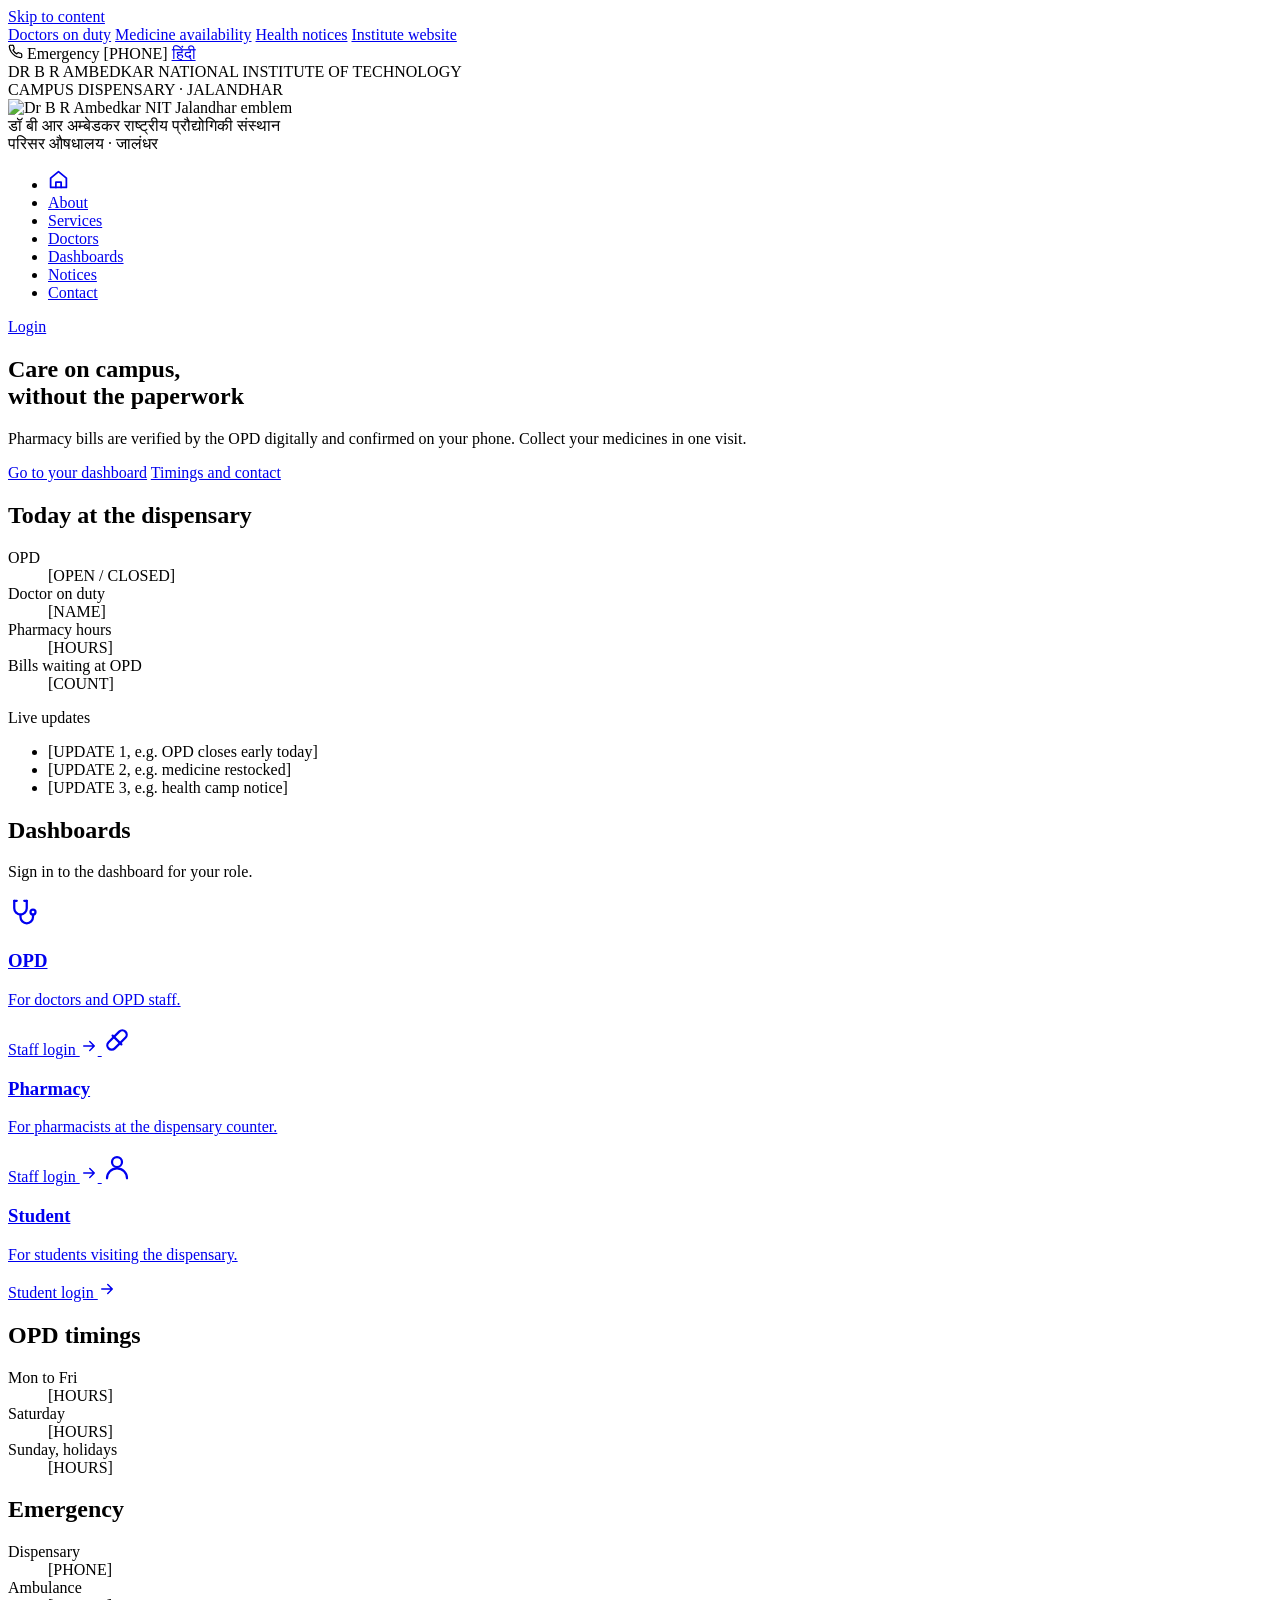
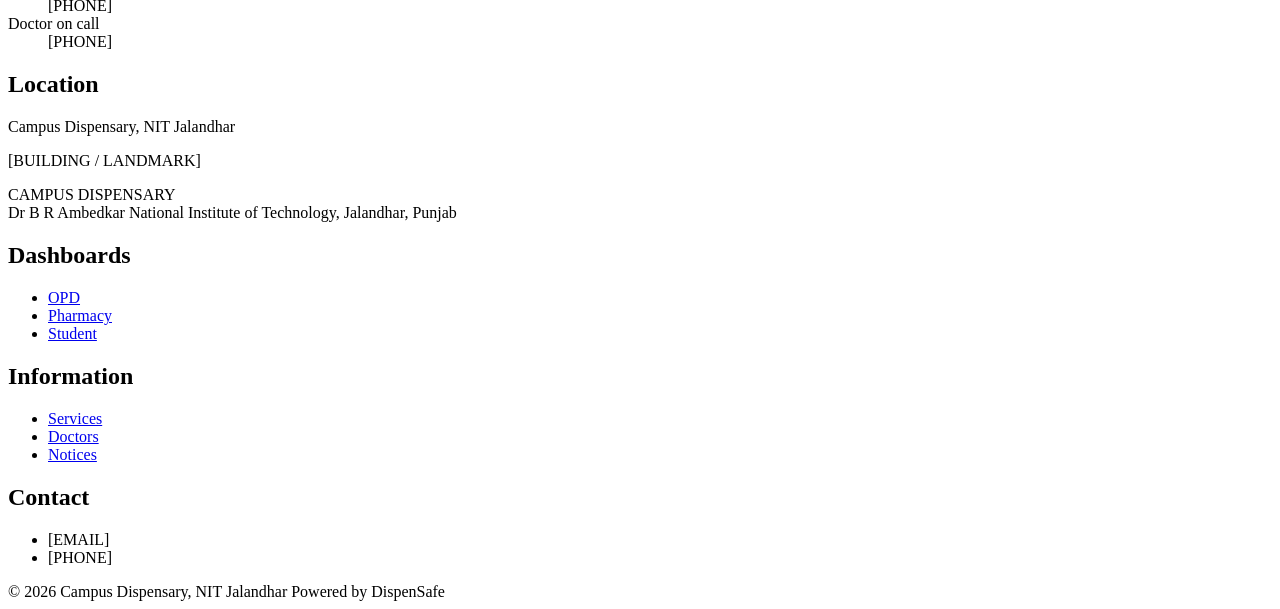
==== dashboards/home/index.html @ f7f8f3fd "Home page, database and API, print agent, staff login" ====
<!doctype html>
<html lang="en">
<head>
  <meta charset="utf-8">
  <meta name="viewport" content="width=device-width, initial-scale=1">
  <title>Campus Dispensary | NIT Jalandhar</title>
  <meta name="description" content="Campus Dispensary, Dr B R Ambedkar NIT Jalandhar. OPD, pharmacy and student dashboards for digital bill verification.">
  <link rel="icon" href="/static/shared/img/nitj-logo.png">

  <!-- Fonts. If the dispensary network has no internet, the fallback fonts in style.css are used. -->
  <link rel="preconnect" href="https://fonts.googleapis.com">
  <link rel="preconnect" href="https://fonts.gstatic.com" crossorigin>
  <link href="https://fonts.googleapis.com/css2?family=Barlow+Semi+Condensed:wght@500;600;700&family=Inter:wght@400;500;600&family=Noto+Sans+Devanagari:wght@600;700&display=swap" rel="stylesheet">

  <link rel="stylesheet" href="/static/shared/style.css">
  <link rel="stylesheet" href="/static/home/home.css">
</head>
<body>
  <a class="skip-link" href="#main">Skip to content</a>

  <!-- Top bar -->
  <div class="topbar">
    <div class="wrap">
      <nav aria-label="Quick links">
        <a href="#">Doctors on duty</a>
        <a href="#">Medicine availability</a>
        <a href="#">Health notices</a>
        <a href="https://www.nitj.ac.in" target="_blank" rel="noopener">Institute website</a>
      </nav>
      <div class="topbar-right">
        <span class="emergency">
          <svg width="15" height="15" viewBox="0 0 24 24" fill="none" stroke="currentColor" stroke-width="2" stroke-linecap="round" stroke-linejoin="round" aria-hidden="true"><path d="M22 16.9v3a2 2 0 0 1-2.2 2 19.8 19.8 0 0 1-8.6-3.1 19.5 19.5 0 0 1-6-6A19.8 19.8 0 0 1 2.1 4.2 2 2 0 0 1 4.1 2h3a2 2 0 0 1 2 1.7c.1.9.4 1.8.7 2.7a2 2 0 0 1-.5 2.1L8 9.8a16 16 0 0 0 6 6l1.3-1.3a2 2 0 0 1 2.1-.4c.9.3 1.8.6 2.7.7a2 2 0 0 1 1.7 2z"/></svg>
          Emergency <span data-field="emergency_phone">[PHONE]</span>
        </span>
        <a href="#" lang="hi">हिंदी</a>
      </div>
    </div>
  </div>

  <!-- Institute header -->
  <header class="site-header">
    <div class="wrap">
      <div class="name">
        <div class="name-en">DR B R AMBEDKAR NATIONAL INSTITUTE OF TECHNOLOGY</div>
        <div class="sub">CAMPUS DISPENSARY · JALANDHAR</div>
      </div>
      <img class="emblem" src="/static/shared/img/nitj-logo.png" alt="Dr B R Ambedkar NIT Jalandhar emblem" width="370" height="391">
      <div class="name" lang="hi">
        <div class="name-hi">डॉ बी आर अम्बेडकर राष्ट्रीय प्रौद्योगिकी संस्थान</div>
        <div class="sub-hi">परिसर औषधालय · जालंधर</div>
      </div>
    </div>
  </header>

  <!-- Main navigation -->
  <nav class="main-nav" aria-label="Main">
    <div class="wrap">
      <ul>
        <li><a href="/" aria-label="Home" aria-current="page">
          <svg width="21" height="21" viewBox="0 0 24 24" fill="none" stroke="currentColor" stroke-width="2" stroke-linecap="round" stroke-linejoin="round" aria-hidden="true"><path d="M3 10.5 12 3l9 7.5V21H3z"/><path d="M9 21v-6h6v6"/></svg>
        </a></li>
        <li><a href="#">About</a></li>
        <li><a href="#">Services</a></li>
        <li><a href="#">Doctors</a></li>
        <li><a href="#dashboards">Dashboards</a></li>
        <li><a href="#">Notices</a></li>
        <li><a href="#contact">Contact</a></li>
      </ul>
      <a class="btn btn-light btn-login" href="#dashboards">Login</a>
    </div>
  </nav>

  <main id="main">
    <!-- Hero -->
    <section class="hero">
      <div class="wrap">
        <div class="hero-text">
          <h1>Care on campus,<br>without the paperwork</h1>
          <p>Pharmacy bills are verified by the OPD digitally and confirmed on your phone. Collect your medicines in one visit.</p>
          <div class="hero-actions">
            <a class="btn btn-light" href="#dashboards">Go to your dashboard</a>
            <a class="btn btn-outline-light" href="#contact">Timings and contact</a>
          </div>
        </div>

        <aside class="today" aria-labelledby="today-title">
          <div class="today-head">
            <h2 class="h-card" id="today-title">Today at the dispensary</h2>
            <time id="today-date"></time>
          </div>
          <dl>
            <div class="row"><dt>OPD</dt><dd data-field="opd_status">[OPEN / CLOSED]</dd></div>
            <div class="row"><dt>Doctor on duty</dt><dd data-field="doctor_on_duty">[NAME]</dd></div>
            <div class="row"><dt>Pharmacy hours</dt><dd data-field="pharmacy_hours">[HOURS]</dd></div>
            <div class="row"><dt>Bills waiting at OPD</dt><dd data-field="bills_waiting">[COUNT]</dd></div>
          </dl>
        </aside>
      </div>
    </section>

    <!-- Live updates -->
    <div class="updates-wrap">
      <section class="updates" aria-label="Live updates">
        <div class="updates-label"><span class="live-dot" aria-hidden="true"></span>Live updates</div>
        <div class="updates-track">
          <ul class="updates-list" id="updates-list" aria-live="polite">
            <li>[UPDATE 1, e.g. OPD closes early today]</li>
            <li>[UPDATE 2, e.g. medicine restocked]</li>
            <li>[UPDATE 3, e.g. health camp notice]</li>
          </ul>
        </div>
      </section>
    </div>

    <!-- Dashboards -->
    <section class="dashboards wrap" id="dashboards" aria-labelledby="dash-title">
      <div class="section-head">
        <h2 class="h-section" id="dash-title">Dashboards</h2>
        <p>Sign in to the dashboard for your role.</p>
      </div>
      <div class="dash-grid">
        <a class="dash-card" href="/opd">
          <span class="dash-icon"><svg width="30" height="30" viewBox="0 0 24 24" fill="none" stroke="currentColor" stroke-width="1.8" stroke-linecap="round" stroke-linejoin="round" aria-hidden="true"><path d="M5 3v6a5 5 0 0 0 10 0V3"/><path d="M5 3h2M13 3h2"/><path d="M10 14v2a5 5 0 0 0 10 0v-2"/><circle cx="20" cy="12" r="2"/></svg></span>
          <h3>OPD</h3>
          <p>For doctors and OPD staff.</p>
          <span class="dash-cta">Staff login <svg width="18" height="18" viewBox="0 0 24 24" fill="none" stroke="currentColor" stroke-width="2" stroke-linecap="round" stroke-linejoin="round" aria-hidden="true"><path d="M5 12h14M13 6l6 6-6 6"/></svg></span>
        </a>
        <a class="dash-card" href="/pharmacy">
          <span class="dash-icon"><svg width="30" height="30" viewBox="0 0 24 24" fill="none" stroke="currentColor" stroke-width="1.8" stroke-linecap="round" stroke-linejoin="round" aria-hidden="true"><rect x="2.5" y="8.5" width="19" height="7" rx="3.5" transform="rotate(-45 12 12)"/><path d="m8.5 8.5 7 7"/></svg></span>
          <h3>Pharmacy</h3>
          <p>For pharmacists at the dispensary counter.</p>
          <span class="dash-cta">Staff login <svg width="18" height="18" viewBox="0 0 24 24" fill="none" stroke="currentColor" stroke-width="2" stroke-linecap="round" stroke-linejoin="round" aria-hidden="true"><path d="M5 12h14M13 6l6 6-6 6"/></svg></span>
        </a>
        <a class="dash-card student" href="/student">
          <span class="dash-icon"><svg width="30" height="30" viewBox="0 0 24 24" fill="none" stroke="currentColor" stroke-width="1.8" stroke-linecap="round" stroke-linejoin="round" aria-hidden="true"><circle cx="12" cy="8" r="4"/><path d="M4 21a8 8 0 0 1 16 0"/></svg></span>
          <h3>Student</h3>
          <p>For students visiting the dispensary.</p>
          <span class="dash-cta">Student login <svg width="18" height="18" viewBox="0 0 24 24" fill="none" stroke="currentColor" stroke-width="2" stroke-linecap="round" stroke-linejoin="round" aria-hidden="true"><path d="M5 12h14M13 6l6 6-6 6"/></svg></span>
        </a>
      </div>
    </section>

    <!-- Contact -->
    <section class="contact wrap" id="contact" aria-label="Timings and contact">
      <div class="info-grid">
        <div class="card">
          <h2 class="h-card">OPD timings</h2>
          <dl>
            <div class="row"><dt>Mon to Fri</dt><dd>[HOURS]</dd></div>
            <div class="row"><dt>Saturday</dt><dd>[HOURS]</dd></div>
            <div class="row"><dt>Sunday, holidays</dt><dd>[HOURS]</dd></div>
          </dl>
        </div>
        <div class="card">
          <h2 class="h-card">Emergency</h2>
          <dl>
            <div class="row"><dt>Dispensary</dt><dd>[PHONE]</dd></div>
            <div class="row"><dt>Ambulance</dt><dd>[PHONE]</dd></div>
            <div class="row"><dt>Doctor on call</dt><dd>[PHONE]</dd></div>
          </dl>
        </div>
        <div class="card">
          <h2 class="h-card">Location</h2>
          <p>Campus Dispensary, NIT Jalandhar</p>
          <p class="muted">[BUILDING / LANDMARK]</p>
        </div>
      </div>
    </section>
  </main>

  <!-- Footer -->
  <footer class="site-footer">
    <div class="wrap cols">
      <div>
        <div class="brand">CAMPUS DISPENSARY</div>
        <div>Dr B R Ambedkar National Institute of Technology, Jalandhar, Punjab</div>
      </div>
      <div>
        <h2>Dashboards</h2>
        <ul>
          <li><a href="/opd">OPD</a></li>
          <li><a href="/pharmacy">Pharmacy</a></li>
          <li><a href="/student">Student</a></li>
        </ul>
      </div>
      <div>
        <h2>Information</h2>
        <ul>
          <li><a href="#">Services</a></li>
          <li><a href="#">Doctors</a></li>
          <li><a href="#">Notices</a></li>
        </ul>
      </div>
      <div>
        <h2>Contact</h2>
        <ul>
          <li>[EMAIL]</li>
          <li>[PHONE]</li>
        </ul>
      </div>
    </div>
    <div class="bottom">
      <div class="wrap">
        <span>© <span id="year">2026</span> Campus Dispensary, NIT Jalandhar</span>
        <span>Powered by DispenSafe</span>
      </div>
    </div>
  </footer>

  <script src="/static/home/home.js"></script>
</body>
</html>
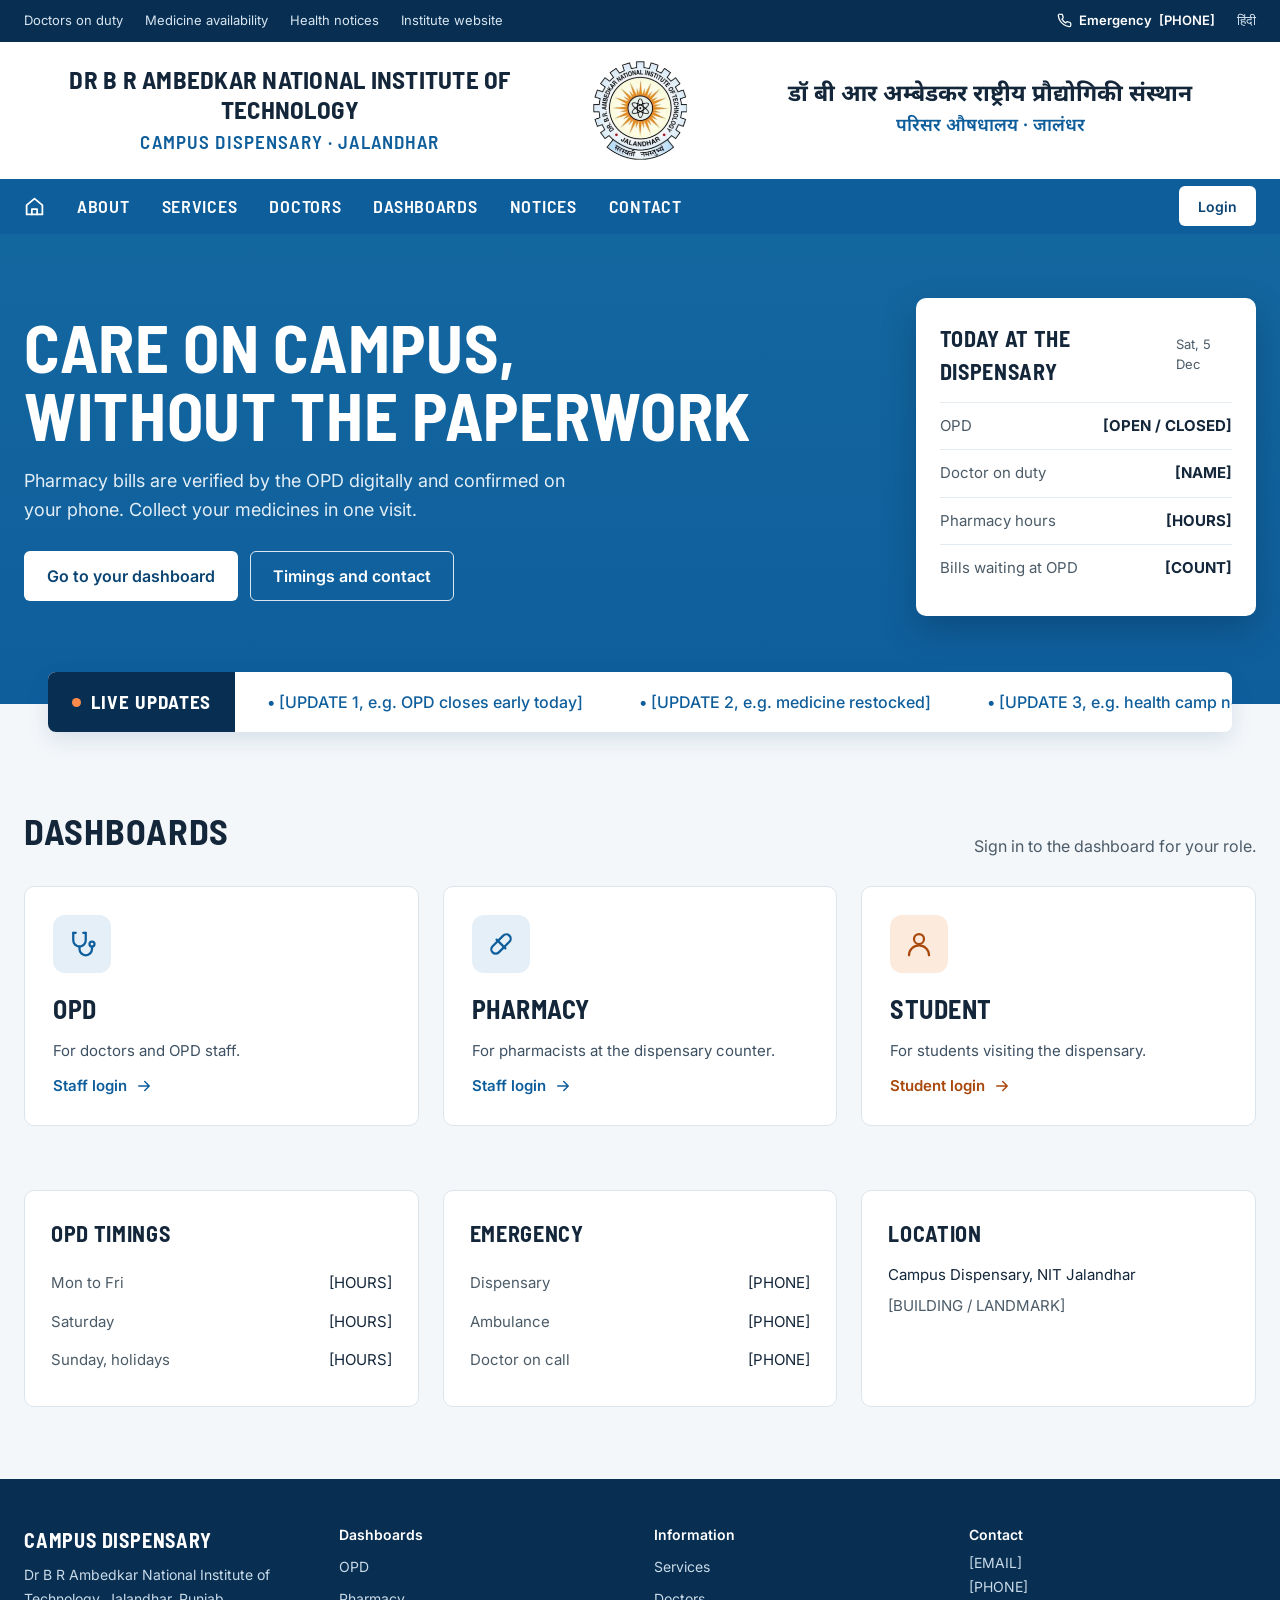
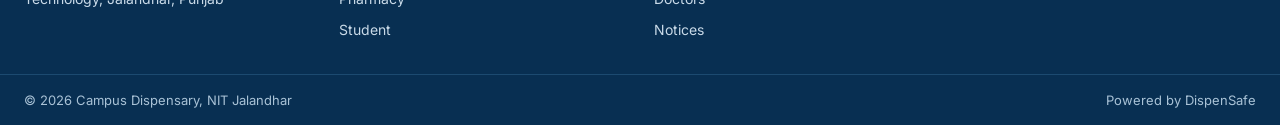
==== commit 993572a4: "dashboard home addded" ====
--- a/dashboards/home/index.html
+++ b/dashboards/home/index.html
@@ -1,20 +1,25 @@
 <!doctype html>
 <html lang="en">
+
 <head>
   <meta charset="utf-8">
   <meta name="viewport" content="width=device-width, initial-scale=1">
   <title>Campus Dispensary | NIT Jalandhar</title>
-  <meta name="description" content="Campus Dispensary, Dr B R Ambedkar NIT Jalandhar. OPD, pharmacy and student dashboards for digital bill verification.">
-  <link rel="icon" href="/static/shared/img/nitj-logo.png">
+  <meta name="description"
+    content="Campus Dispensary, Dr B R Ambedkar NIT Jalandhar. OPD, pharmacy and student dashboards for digital bill verification.">
+  <link rel="icon" href="../shared/img/nitj-logo.png">
 
   <!-- Fonts. If the dispensary network has no internet, the fallback fonts in style.css are used. -->
   <link rel="preconnect" href="https://fonts.googleapis.com">
   <link rel="preconnect" href="https://fonts.gstatic.com" crossorigin>
-  <link href="https://fonts.googleapis.com/css2?family=Barlow+Semi+Condensed:wght@500;600;700&family=Inter:wght@400;500;600&family=Noto+Sans+Devanagari:wght@600;700&display=swap" rel="stylesheet">
-
-  <link rel="stylesheet" href="/static/shared/style.css">
-  <link rel="stylesheet" href="/static/home/home.css">
+  <link
+    href="https://fonts.googleapis.com/css2?family=Barlow+Semi+Condensed:wght@500;600;700&family=Inter:wght@400;500;600&family=Noto+Sans+Devanagari:wght@600;700&display=swap"
+    rel="stylesheet">
+
+  <link rel="stylesheet" href="../shared/style.css">
+  <link rel="stylesheet" href="home.css">
 </head>
+
 <body>
   <a class="skip-link" href="#main">Skip to content</a>
 
@@ -29,7 +34,11 @@
       </nav>
       <div class="topbar-right">
         <span class="emergency">
-          <svg width="15" height="15" viewBox="0 0 24 24" fill="none" stroke="currentColor" stroke-width="2" stroke-linecap="round" stroke-linejoin="round" aria-hidden="true"><path d="M22 16.9v3a2 2 0 0 1-2.2 2 19.8 19.8 0 0 1-8.6-3.1 19.5 19.5 0 0 1-6-6A19.8 19.8 0 0 1 2.1 4.2 2 2 0 0 1 4.1 2h3a2 2 0 0 1 2 1.7c.1.9.4 1.8.7 2.7a2 2 0 0 1-.5 2.1L8 9.8a16 16 0 0 0 6 6l1.3-1.3a2 2 0 0 1 2.1-.4c.9.3 1.8.6 2.7.7a2 2 0 0 1 1.7 2z"/></svg>
+          <svg width="15" height="15" viewBox="0 0 24 24" fill="none" stroke="currentColor" stroke-width="2"
+            stroke-linecap="round" stroke-linejoin="round" aria-hidden="true">
+            <path
+              d="M22 16.9v3a2 2 0 0 1-2.2 2 19.8 19.8 0 0 1-8.6-3.1 19.5 19.5 0 0 1-6-6A19.8 19.8 0 0 1 2.1 4.2 2 2 0 0 1 4.1 2h3a2 2 0 0 1 2 1.7c.1.9.4 1.8.7 2.7a2 2 0 0 1-.5 2.1L8 9.8a16 16 0 0 0 6 6l1.3-1.3a2 2 0 0 1 2.1-.4c.9.3 1.8.6 2.7.7a2 2 0 0 1 1.7 2z" />
+          </svg>
           Emergency <span data-field="emergency_phone">[PHONE]</span>
         </span>
         <a href="#" lang="hi">हिंदी</a>
@@ -44,7 +53,8 @@
         <div class="name-en">DR B R AMBEDKAR NATIONAL INSTITUTE OF TECHNOLOGY</div>
         <div class="sub">CAMPUS DISPENSARY · JALANDHAR</div>
       </div>
-      <img class="emblem" src="/static/shared/img/nitj-logo.png" alt="Dr B R Ambedkar NIT Jalandhar emblem" width="370" height="391">
+      <img class="emblem" src="../shared/img/nitj-logo.png" alt="Dr B R Ambedkar NIT Jalandhar emblem" width="370"
+        height="391">
       <div class="name" lang="hi">
         <div class="name-hi">डॉ बी आर अम्बेडकर राष्ट्रीय प्रौद्योगिकी संस्थान</div>
         <div class="sub-hi">परिसर औषधालय · जालंधर</div>
@@ -57,8 +67,12 @@
     <div class="wrap">
       <ul>
         <li><a href="/" aria-label="Home" aria-current="page">
-          <svg width="21" height="21" viewBox="0 0 24 24" fill="none" stroke="currentColor" stroke-width="2" stroke-linecap="round" stroke-linejoin="round" aria-hidden="true"><path d="M3 10.5 12 3l9 7.5V21H3z"/><path d="M9 21v-6h6v6"/></svg>
-        </a></li>
+            <svg width="21" height="21" viewBox="0 0 24 24" fill="none" stroke="currentColor" stroke-width="2"
+              stroke-linecap="round" stroke-linejoin="round" aria-hidden="true">
+              <path d="M3 10.5 12 3l9 7.5V21H3z" />
+              <path d="M9 21v-6h6v6" />
+            </svg>
+          </a></li>
         <li><a href="#">About</a></li>
         <li><a href="#">Services</a></li>
         <li><a href="#">Doctors</a></li>
@@ -76,7 +90,8 @@
       <div class="wrap">
         <div class="hero-text">
           <h1>Care on campus,<br>without the paperwork</h1>
-          <p>Pharmacy bills are verified by the OPD digitally and confirmed on your phone. Collect your medicines in one visit.</p>
+          <p>Pharmacy bills are verified by the OPD digitally and confirmed on your phone. Collect your medicines in one
+            visit.</p>
           <div class="hero-actions">
             <a class="btn btn-light" href="#dashboards">Go to your dashboard</a>
             <a class="btn btn-outline-light" href="#contact">Timings and contact</a>
@@ -89,10 +104,22 @@
             <time id="today-date"></time>
           </div>
           <dl>
-            <div class="row"><dt>OPD</dt><dd data-field="opd_status">[OPEN / CLOSED]</dd></div>
-            <div class="row"><dt>Doctor on duty</dt><dd data-field="doctor_on_duty">[NAME]</dd></div>
-            <div class="row"><dt>Pharmacy hours</dt><dd data-field="pharmacy_hours">[HOURS]</dd></div>
-            <div class="row"><dt>Bills waiting at OPD</dt><dd data-field="bills_waiting">[COUNT]</dd></div>
+            <div class="row">
+              <dt>OPD</dt>
+              <dd data-field="opd_status">[OPEN / CLOSED]</dd>
+            </div>
+            <div class="row">
+              <dt>Doctor on duty</dt>
+              <dd data-field="doctor_on_duty">[NAME]</dd>
+            </div>
+            <div class="row">
+              <dt>Pharmacy hours</dt>
+              <dd data-field="pharmacy_hours">[HOURS]</dd>
+            </div>
+            <div class="row">
+              <dt>Bills waiting at OPD</dt>
+              <dd data-field="bills_waiting">[COUNT]</dd>
+            </div>
           </dl>
         </aside>
       </div>
@@ -119,23 +146,46 @@
         <p>Sign in to the dashboard for your role.</p>
       </div>
       <div class="dash-grid">
-        <a class="dash-card" href="/opd">
-          <span class="dash-icon"><svg width="30" height="30" viewBox="0 0 24 24" fill="none" stroke="currentColor" stroke-width="1.8" stroke-linecap="round" stroke-linejoin="round" aria-hidden="true"><path d="M5 3v6a5 5 0 0 0 10 0V3"/><path d="M5 3h2M13 3h2"/><path d="M10 14v2a5 5 0 0 0 10 0v-2"/><circle cx="20" cy="12" r="2"/></svg></span>
+        <a class="dash-card" href="../../login/opd/">
+          <span class="dash-icon"><svg width="30" height="30" viewBox="0 0 24 24" fill="none" stroke="currentColor"
+              stroke-width="1.8" stroke-linecap="round" stroke-linejoin="round" aria-hidden="true">
+              <path d="M5 3v6a5 5 0 0 0 10 0V3" />
+              <path d="M5 3h2M13 3h2" />
+              <path d="M10 14v2a5 5 0 0 0 10 0v-2" />
+              <circle cx="20" cy="12" r="2" />
+            </svg></span>
           <h3>OPD</h3>
           <p>For doctors and OPD staff.</p>
-          <span class="dash-cta">Staff login <svg width="18" height="18" viewBox="0 0 24 24" fill="none" stroke="currentColor" stroke-width="2" stroke-linecap="round" stroke-linejoin="round" aria-hidden="true"><path d="M5 12h14M13 6l6 6-6 6"/></svg></span>
+          <span class="dash-cta">Staff login <svg width="18" height="18" viewBox="0 0 24 24" fill="none"
+              stroke="currentColor" stroke-width="2" stroke-linecap="round" stroke-linejoin="round" aria-hidden="true">
+              <path d="M5 12h14M13 6l6 6-6 6" />
+            </svg></span>
         </a>
-        <a class="dash-card" href="/pharmacy">
-          <span class="dash-icon"><svg width="30" height="30" viewBox="0 0 24 24" fill="none" stroke="currentColor" stroke-width="1.8" stroke-linecap="round" stroke-linejoin="round" aria-hidden="true"><rect x="2.5" y="8.5" width="19" height="7" rx="3.5" transform="rotate(-45 12 12)"/><path d="m8.5 8.5 7 7"/></svg></span>
+        <a class="dash-card" href="../../login/pharmacy/">
+          <span class="dash-icon"><svg width="30" height="30" viewBox="0 0 24 24" fill="none" stroke="currentColor"
+              stroke-width="1.8" stroke-linecap="round" stroke-linejoin="round" aria-hidden="true">
+              <rect x="2.5" y="8.5" width="19" height="7" rx="3.5" transform="rotate(-45 12 12)" />
+              <path d="m8.5 8.5 7 7" />
+            </svg></span>
           <h3>Pharmacy</h3>
           <p>For pharmacists at the dispensary counter.</p>
-          <span class="dash-cta">Staff login <svg width="18" height="18" viewBox="0 0 24 24" fill="none" stroke="currentColor" stroke-width="2" stroke-linecap="round" stroke-linejoin="round" aria-hidden="true"><path d="M5 12h14M13 6l6 6-6 6"/></svg></span>
+          <span class="dash-cta">Staff login <svg width="18" height="18" viewBox="0 0 24 24" fill="none"
+              stroke="currentColor" stroke-width="2" stroke-linecap="round" stroke-linejoin="round" aria-hidden="true">
+              <path d="M5 12h14M13 6l6 6-6 6" />
+            </svg></span>
         </a>
-        <a class="dash-card student" href="/student">
-          <span class="dash-icon"><svg width="30" height="30" viewBox="0 0 24 24" fill="none" stroke="currentColor" stroke-width="1.8" stroke-linecap="round" stroke-linejoin="round" aria-hidden="true"><circle cx="12" cy="8" r="4"/><path d="M4 21a8 8 0 0 1 16 0"/></svg></span>
+        <a class="dash-card student" href="#">
+          <span class="dash-icon"><svg width="30" height="30" viewBox="0 0 24 24" fill="none" stroke="currentColor"
+              stroke-width="1.8" stroke-linecap="round" stroke-linejoin="round" aria-hidden="true">
+              <circle cx="12" cy="8" r="4" />
+              <path d="M4 21a8 8 0 0 1 16 0" />
+            </svg></span>
           <h3>Student</h3>
           <p>For students visiting the dispensary.</p>
-          <span class="dash-cta">Student login <svg width="18" height="18" viewBox="0 0 24 24" fill="none" stroke="currentColor" stroke-width="2" stroke-linecap="round" stroke-linejoin="round" aria-hidden="true"><path d="M5 12h14M13 6l6 6-6 6"/></svg></span>
+          <span class="dash-cta">Student login <svg width="18" height="18" viewBox="0 0 24 24" fill="none"
+              stroke="currentColor" stroke-width="2" stroke-linecap="round" stroke-linejoin="round" aria-hidden="true">
+              <path d="M5 12h14M13 6l6 6-6 6" />
+            </svg></span>
         </a>
       </div>
     </section>
@@ -146,17 +196,35 @@
         <div class="card">
           <h2 class="h-card">OPD timings</h2>
           <dl>
-            <div class="row"><dt>Mon to Fri</dt><dd>[HOURS]</dd></div>
-            <div class="row"><dt>Saturday</dt><dd>[HOURS]</dd></div>
-            <div class="row"><dt>Sunday, holidays</dt><dd>[HOURS]</dd></div>
+            <div class="row">
+              <dt>Mon to Fri</dt>
+              <dd>[HOURS]</dd>
+            </div>
+            <div class="row">
+              <dt>Saturday</dt>
+              <dd>[HOURS]</dd>
+            </div>
+            <div class="row">
+              <dt>Sunday, holidays</dt>
+              <dd>[HOURS]</dd>
+            </div>
           </dl>
         </div>
         <div class="card">
           <h2 class="h-card">Emergency</h2>
           <dl>
-            <div class="row"><dt>Dispensary</dt><dd>[PHONE]</dd></div>
-            <div class="row"><dt>Ambulance</dt><dd>[PHONE]</dd></div>
-            <div class="row"><dt>Doctor on call</dt><dd>[PHONE]</dd></div>
+            <div class="row">
+              <dt>Dispensary</dt>
+              <dd>[PHONE]</dd>
+            </div>
+            <div class="row">
+              <dt>Ambulance</dt>
+              <dd>[PHONE]</dd>
+            </div>
+            <div class="row">
+              <dt>Doctor on call</dt>
+              <dd>[PHONE]</dd>
+            </div>
           </dl>
         </div>
         <div class="card">
@@ -178,9 +246,9 @@
       <div>
         <h2>Dashboards</h2>
         <ul>
-          <li><a href="/opd">OPD</a></li>
-          <li><a href="/pharmacy">Pharmacy</a></li>
-          <li><a href="/student">Student</a></li>
+          <li><a href="../../login/opd/">OPD</a></li>
+          <li><a href="../../login/pharmacy/">Pharmacy</a></li>
+          <li><a href="#">Student</a></li>
         </ul>
       </div>
       <div>
@@ -207,6 +275,8 @@
     </div>
   </footer>
 
-  <script src="/static/home/home.js"></script>
+  <script src="../shared/config.js"></script>
+  <script src="home.js"></script>
 </body>
-</html>
+
+</html>
--- a/dashboards/shared/style.css
+++ b/dashboards/shared/style.css
@@ -0,0 +1,200 @@
+/* DispenSafe shared styles: colours, type, and components used by every page. */
+
+:root {
+  --navy: #082f52;
+  --navy-2: #0a4473;
+  --blue: #0f5e9c;
+  --blue-light: #e4eff8;
+  --bg: #f4f7fa;
+  --surface: #ffffff;
+  --ink: #14263a;
+  --ink-2: #3e5163;
+  --muted: #4b5b67;
+  --line: #dce5ec;
+  --ok: #1e6b43;
+  --ok-bg: #e2f2e8;
+  --warn: #8a3f0b;
+  --warn-bg: #fdf0e2;
+  --bad: #9b2c22;
+  --bad-bg: #fbe5e3;
+  --student: #a8480c;
+  --student-bg: #fceadc;
+
+  --font-head: "Barlow Semi Condensed", "Arial Narrow", "Segoe UI", sans-serif;
+  --font-body: "Inter", "Segoe UI", system-ui, -apple-system, Roboto, sans-serif;
+  --font-hindi: "Noto Sans Devanagari", "Nirmala UI", "Mangal", sans-serif;
+
+  --radius: 10px;
+  --wrap: 1280px;
+}
+
+*, *::before, *::after { box-sizing: border-box; }
+html { scroll-behavior: smooth; }
+@media (prefers-reduced-motion: reduce) { html { scroll-behavior: auto; } }
+
+body {
+  margin: 0;
+  font-family: var(--font-body);
+  font-size: 16px;
+  line-height: 1.5;
+  color: var(--ink);
+  background: var(--bg);
+}
+
+img { max-width: 100%; height: auto; }
+a { color: var(--blue); }
+a:hover { color: var(--navy-2); }
+:focus-visible { outline: 3px solid var(--blue); outline-offset: 2px; }
+
+.wrap { max-width: var(--wrap); margin: 0 auto; padding: 0 24px; }
+@media (max-width: 600px) { .wrap { padding: 0 16px; } }
+
+.skip-link {
+  position: absolute; left: -9999px; top: 8px;
+  background: var(--surface); color: var(--ink); padding: 10px 14px; border-radius: 6px; z-index: 100;
+}
+.skip-link:focus { left: 8px; }
+
+/* Headings */
+.h-section {
+  margin: 0;
+  font-family: var(--font-head);
+  font-weight: 700;
+  font-size: clamp(28px, 3vw, 36px);
+  letter-spacing: .02em;
+  text-transform: uppercase;
+}
+.h-card {
+  margin: 0;
+  font-family: var(--font-head);
+  font-weight: 700;
+  font-size: 22px;
+  letter-spacing: .03em;
+  text-transform: uppercase;
+}
+
+/* Buttons */
+.btn {
+  display: inline-flex; align-items: center; justify-content: center; gap: 8px;
+  min-height: 46px; padding: 12px 22px;
+  border-radius: 6px; border: 1.5px solid transparent;
+  font: inherit; font-weight: 600; font-size: 16px;
+  text-decoration: none; cursor: pointer;
+}
+.btn-light { background: var(--surface); color: var(--navy-2); }
+.btn-light:hover { background: #e9f1f8; color: var(--navy-2); }
+.btn-outline-light { background: transparent; color: #fff; border-color: rgba(255,255,255,.85); }
+.btn-outline-light:hover { background: rgba(255,255,255,.1); color: #fff; }
+
+/* Cards */
+.card {
+  background: var(--surface);
+  border: 1px solid var(--line);
+  border-radius: var(--radius);
+  padding: 26px;
+}
+
+/* ---------- Site chrome: top bar, header, nav, footer ---------- */
+
+.topbar { background: var(--navy); color: #d7e5f1; font-size: 13px; }
+.topbar .wrap {
+  display: flex; flex-wrap: wrap; align-items: center; justify-content: space-between;
+  gap: 0 24px; min-height: 40px;
+}
+.topbar nav, .topbar .topbar-right { display: flex; flex-wrap: wrap; align-items: center; gap: 0 22px; }
+.topbar a { color: #d7e5f1; text-decoration: none; padding: 11px 0; }
+.topbar a:hover { color: #fff; text-decoration: underline; }
+.topbar .emergency { display: inline-flex; align-items: center; gap: 7px; color: #fff; font-weight: 600; }
+
+.site-header { background: var(--surface); }
+.site-header .wrap {
+  display: flex; flex-wrap: wrap; align-items: center; justify-content: center;
+  gap: 14px 36px; padding-top: 18px; padding-bottom: 18px; text-align: center;
+}
+.site-header .name { flex: 1 1 340px; }
+.site-header .name-en {
+  font-family: var(--font-head); font-weight: 700; font-size: 25px; line-height: 1.2; letter-spacing: .01em;
+}
+.site-header .name-hi { font-family: var(--font-hindi); font-weight: 700; font-size: 23px; line-height: 1.35; }
+.site-header .sub {
+  font-family: var(--font-head); font-weight: 600; font-size: 19px; color: var(--blue);
+  letter-spacing: .06em; margin-top: 4px;
+}
+.site-header .sub-hi { font-family: var(--font-hindi); font-weight: 600; font-size: 18px; color: var(--blue); margin-top: 2px; }
+.site-header .emblem { width: 96px; flex: none; }
+@media (max-width: 760px) {
+  .site-header .name-en { font-size: 20px; }
+  .site-header .name-hi { font-size: 18px; }
+  .site-header .sub, .site-header .sub-hi { font-size: 16px; }
+  .site-header .emblem { width: 76px; order: -1; }
+}
+
+.main-nav { background: var(--blue); box-shadow: 0 2px 0 var(--navy-2); }
+.main-nav .wrap { display: flex; flex-wrap: wrap; align-items: center; justify-content: space-between; gap: 0 16px; }
+.main-nav ul {
+  list-style: none; margin: 0; padding: 0; display: flex; flex-wrap: wrap; align-items: center;
+  font-family: var(--font-head); font-weight: 600; font-size: 18px; letter-spacing: .04em; text-transform: uppercase;
+}
+.main-nav ul a { display: flex; align-items: center; color: #fff; text-decoration: none; padding: 14px 16px; }
+.main-nav ul li:first-child a { padding-left: 0; }
+.main-nav ul a:hover { background: rgba(255,255,255,.1); }
+.main-nav .btn-login { min-height: 40px; padding: 8px 18px; margin: 6px 0; font-size: 14px; }
+
+.site-footer { background: var(--navy); color: #c9dae8; font-size: 14px; line-height: 1.7; }
+.site-footer .cols {
+  display: grid; grid-template-columns: repeat(auto-fit, minmax(200px, 1fr)); gap: 28px;
+  padding-top: 44px; padding-bottom: 28px;
+}
+.site-footer .brand { font-family: var(--font-head); font-weight: 700; font-size: 20px; color: #fff; letter-spacing: .04em; margin-bottom: 6px; }
+.site-footer h2 { font-size: 14px; font-weight: 600; color: #fff; margin: 0 0 4px; }
+.site-footer ul { list-style: none; margin: 0; padding: 0; }
+.site-footer a { color: #c9dae8; text-decoration: none; display: inline-block; padding: 4px 0; }
+.site-footer a:hover { color: #fff; text-decoration: underline; }
+.site-footer .bottom { border-top: 1px solid #1c4a70; }
+.site-footer .bottom .wrap {
+  display: flex; flex-wrap: wrap; justify-content: space-between; gap: 6px 24px;
+  padding-top: 14px; padding-bottom: 14px; font-size: 13px; color: #a9c2d6;
+}
+
+/* Phones: keep the chrome compact */
+@media (max-width: 760px) {
+  .topbar nav { display: none; }
+  .topbar .wrap { justify-content: space-between; }
+  .main-nav .wrap { flex-wrap: nowrap; gap: 12px; }
+  .main-nav ul { flex-wrap: nowrap; overflow-x: auto; scrollbar-width: none; font-size: 16px; min-width: 0; }
+  .main-nav ul::-webkit-scrollbar { display: none; }
+  .main-nav ul a { padding: 14px 12px; white-space: nowrap; }
+  .main-nav .btn-login { flex: none; }
+}
+
+/* ---------- Staff app bar (dashboards and login) ---------- */
+.appbar { background: var(--navy); color: #fff; }
+.appbar .wrap {
+  display: flex; flex-wrap: wrap; align-items: center; justify-content: space-between;
+  gap: 10px 24px; padding-top: 10px; padding-bottom: 10px;
+}
+.appbar-brand { display: flex; align-items: center; gap: 14px; color: #fff; text-decoration: none; }
+.appbar-brand:hover { color: #fff; }
+.appbar-brand img { width: 46px; background: #fff; border-radius: 50%; padding: 3px; }
+.appbar-title { font-family: var(--font-head); font-weight: 700; font-size: 21px; letter-spacing: .04em; line-height: 1.1; text-transform: uppercase; }
+.appbar-sub { font-size: 13px; color: #bfd3e4; }
+.appbar-right { display: flex; flex-wrap: wrap; align-items: center; gap: 10px 18px; font-size: 14px; }
+.appbar-user { font-weight: 600; }
+.btn-appbar {
+  min-height: 38px; padding: 7px 14px; font-size: 14px;
+  background: transparent; color: #fff; border-color: rgba(255,255,255,.6);
+}
+.btn-appbar:hover { background: rgba(255,255,255,.1); color: #fff; }
+
+/* Forms */
+.field { display: flex; flex-direction: column; gap: 6px; margin-bottom: 16px; }
+.field label { font-size: 14px; font-weight: 600; color: var(--ink-2); }
+.input {
+  font: inherit; font-size: 16px; color: var(--ink); background: var(--surface);
+  border: 1px solid #c9d6e0; border-radius: 6px; padding: 11px 12px; min-height: 46px; width: 100%;
+}
+.input:focus { border-color: var(--blue); }
+.btn-primary { background: var(--blue); color: #fff; }
+.btn-primary:hover { background: var(--navy-2); color: #fff; }
+.btn-primary:disabled { opacity: .6; cursor: progress; }
+.form-error { color: var(--bad); font-size: 14px; min-height: 1.4em; margin: 4px 0 0; }
--- a/dashboards/home/home.css
+++ b/dashboards/home/home.css
@@ -0,0 +1,382 @@
+/* Home page only. Shared parts live in ../shared/style.css */
+
+/* Hero */
+.hero {
+  background: linear-gradient(180deg, #13679f 0%, var(--blue) 100%);
+  color: #fff;
+}
+
+.hero .wrap {
+  display: flex;
+  flex-wrap: wrap;
+  align-items: center;
+  gap: 40px;
+  padding-top: 64px;
+  padding-bottom: 88px;
+}
+
+.hero-text {
+  flex: 999 1 520px;
+  min-width: 0;
+  display: flex;
+  flex-direction: column;
+  gap: 18px;
+}
+
+.hero h1 {
+  margin: 0;
+  font-family: var(--font-head);
+  font-weight: 700;
+  font-size: clamp(38px, 5.2vw, 68px);
+  line-height: 1.02;
+  letter-spacing: .01em;
+  text-transform: uppercase;
+}
+
+.hero p {
+  margin: 0;
+  font-size: 18px;
+  line-height: 1.6;
+  max-width: 52ch;
+  color: #e3eef7;
+}
+
+.hero-actions {
+  display: flex;
+  flex-wrap: wrap;
+  gap: 12px;
+  margin-top: 8px;
+}
+
+.today {
+  flex: 1 1 340px;
+  background: var(--surface);
+  color: var(--ink);
+  border-radius: var(--radius);
+  padding: 24px;
+  box-shadow: 0 14px 34px rgba(4, 30, 56, .28);
+}
+
+.today-head {
+  display: flex;
+  justify-content: space-between;
+  align-items: center;
+  gap: 12px;
+  margin-bottom: 14px;
+}
+
+.today-head time {
+  font-size: 13px;
+  color: var(--muted);
+}
+
+.today dl {
+  margin: 0;
+}
+
+.today .row {
+  display: flex;
+  justify-content: space-between;
+  gap: 12px;
+  padding: 12px 0;
+  border-top: 1px solid #e3eaf0;
+  font-size: 15px;
+}
+
+.today dt {
+  color: var(--muted);
+}
+
+.today dd {
+  margin: 0;
+  font-weight: 700;
+  text-align: right;
+}
+
+.today dd.open {
+  color: var(--ok);
+}
+
+.today dd.closed {
+  color: var(--bad);
+}
+
+@media (max-width: 600px) {
+  .hero .wrap {
+    padding-top: 40px;
+    padding-bottom: 72px;
+    gap: 28px;
+  }
+
+  .hero p {
+    font-size: 16px;
+  }
+
+  .hero-actions .btn {
+    flex: 1 1 100%;
+  }
+}
+
+/* Live updates ticker */
+.updates-wrap {
+  max-width: calc(var(--wrap) - 48px);
+  margin: -32px auto 0;
+  padding: 0 24px;
+  position: relative;
+}
+
+.updates {
+  display: flex;
+  background: var(--surface);
+  border-radius: 8px;
+  overflow: hidden;
+  box-shadow: 0 8px 22px rgba(10, 68, 115, .12);
+}
+
+.updates-label {
+  flex: none;
+  display: flex;
+  align-items: center;
+  gap: 10px;
+  background: var(--navy);
+  color: #fff;
+  padding: 16px 24px;
+  font-family: var(--font-head);
+  font-weight: 700;
+  font-size: 19px;
+  letter-spacing: .05em;
+  text-transform: uppercase;
+}
+
+.live-dot {
+  width: 9px;
+  height: 9px;
+  border-radius: 50%;
+  background: #ff8a4c;
+  animation: pulse 1.6s ease-in-out infinite;
+}
+
+.updates-track {
+  flex: 1;
+  min-width: 0;
+  overflow: hidden;
+  display: flex;
+  align-items: center;
+}
+
+.updates-list {
+  display: flex;
+  gap: 56px;
+  white-space: nowrap;
+  margin: 0;
+  padding: 0 0 0 32px;
+  list-style: none;
+  font-size: 16px;
+  font-weight: 500;
+  color: var(--blue);
+  animation: ticker 40s linear infinite;
+}
+
+.updates-list li::before {
+  content: "• ";
+}
+
+.updates:hover .updates-list,
+.updates:focus-within .updates-list {
+  animation-play-state: paused;
+}
+
+@keyframes ticker {
+  from {
+    transform: translateX(0);
+  }
+
+  to {
+    transform: translateX(-50%);
+  }
+}
+
+@keyframes pulse {
+
+  0%,
+  100% {
+    opacity: 1;
+  }
+
+  50% {
+    opacity: .35;
+  }
+}
+
+@media (prefers-reduced-motion: reduce) {
+
+  .live-dot,
+  .updates-list {
+    animation: none;
+  }
+
+  .updates-list {
+    white-space: normal;
+    flex-wrap: wrap;
+    gap: 6px 32px;
+    padding: 12px 20px;
+  }
+}
+
+@media (max-width: 600px) {
+  .updates-wrap {
+    padding: 0 16px;
+  }
+
+  .updates-label {
+    padding: 14px 14px;
+    font-size: 16px;
+  }
+}
+
+/* Dashboards */
+.dashboards {
+  padding-top: 72px;
+  padding-bottom: 32px;
+}
+
+.section-head {
+  display: flex;
+  flex-wrap: wrap;
+  align-items: flex-end;
+  justify-content: space-between;
+  gap: 8px 24px;
+  margin-bottom: 28px;
+}
+
+.section-head p {
+  margin: 0;
+  color: var(--muted);
+}
+
+.dash-grid {
+  display: grid;
+  grid-template-columns: repeat(auto-fit, minmax(280px, 1fr));
+  gap: 24px;
+}
+
+.dash-card {
+  display: flex;
+  flex-direction: column;
+  gap: 12px;
+  min-height: 230px;
+  background: var(--surface);
+  border: 1px solid var(--line);
+  border-radius: var(--radius);
+  padding: 28px;
+  color: var(--ink);
+  text-decoration: none;
+  transition: border-color .15s, box-shadow .15s, transform .15s;
+}
+
+.dash-card:hover {
+  color: var(--ink);
+  border-color: #9db7cc;
+  box-shadow: 0 10px 24px rgba(10, 68, 115, .1);
+  transform: translateY(-2px);
+}
+
+@media (prefers-reduced-motion: reduce) {
+
+  .dash-card,
+  .dash-card:hover {
+    transition: none;
+    transform: none;
+  }
+}
+
+.dash-icon {
+  width: 58px;
+  height: 58px;
+  border-radius: 12px;
+  display: flex;
+  align-items: center;
+  justify-content: center;
+  background: var(--blue-light);
+  color: var(--blue);
+}
+
+.dash-card h3 {
+  margin: 4px 0 0;
+  font-family: var(--font-head);
+  font-weight: 700;
+  font-size: 26px;
+  letter-spacing: .02em;
+  text-transform: uppercase;
+}
+
+.dash-card p {
+  margin: 0;
+  color: var(--ink-2);
+  font-size: 15px;
+}
+
+.dash-cta {
+  margin-top: auto;
+  display: inline-flex;
+  align-items: center;
+  gap: 8px;
+  font-weight: 600;
+  font-size: 15px;
+  color: var(--blue);
+}
+
+.dash-card.student .dash-icon {
+  background: var(--student-bg);
+  color: var(--student);
+}
+
+.dash-card.student .dash-cta {
+  color: var(--student);
+}
+
+/* Contact */
+.contact {
+  padding-top: 32px;
+  padding-bottom: 72px;
+}
+
+.info-grid {
+  display: grid;
+  grid-template-columns: repeat(auto-fit, minmax(260px, 1fr));
+  gap: 24px;
+}
+
+.info-grid .h-card {
+  margin-bottom: 14px;
+}
+
+.info-grid dl {
+  margin: 0;
+}
+
+.info-grid .row {
+  display: flex;
+  justify-content: space-between;
+  gap: 12px;
+  padding: 8px 0;
+  font-size: 15px;
+}
+
+.info-grid dt {
+  color: var(--muted);
+}
+
+.info-grid dd {
+  margin: 0;
+  text-align: right;
+}
+
+.info-grid p {
+  margin: 0 0 8px;
+  font-size: 15px;
+}
+
+.info-grid .muted {
+  color: var(--muted);
+}
